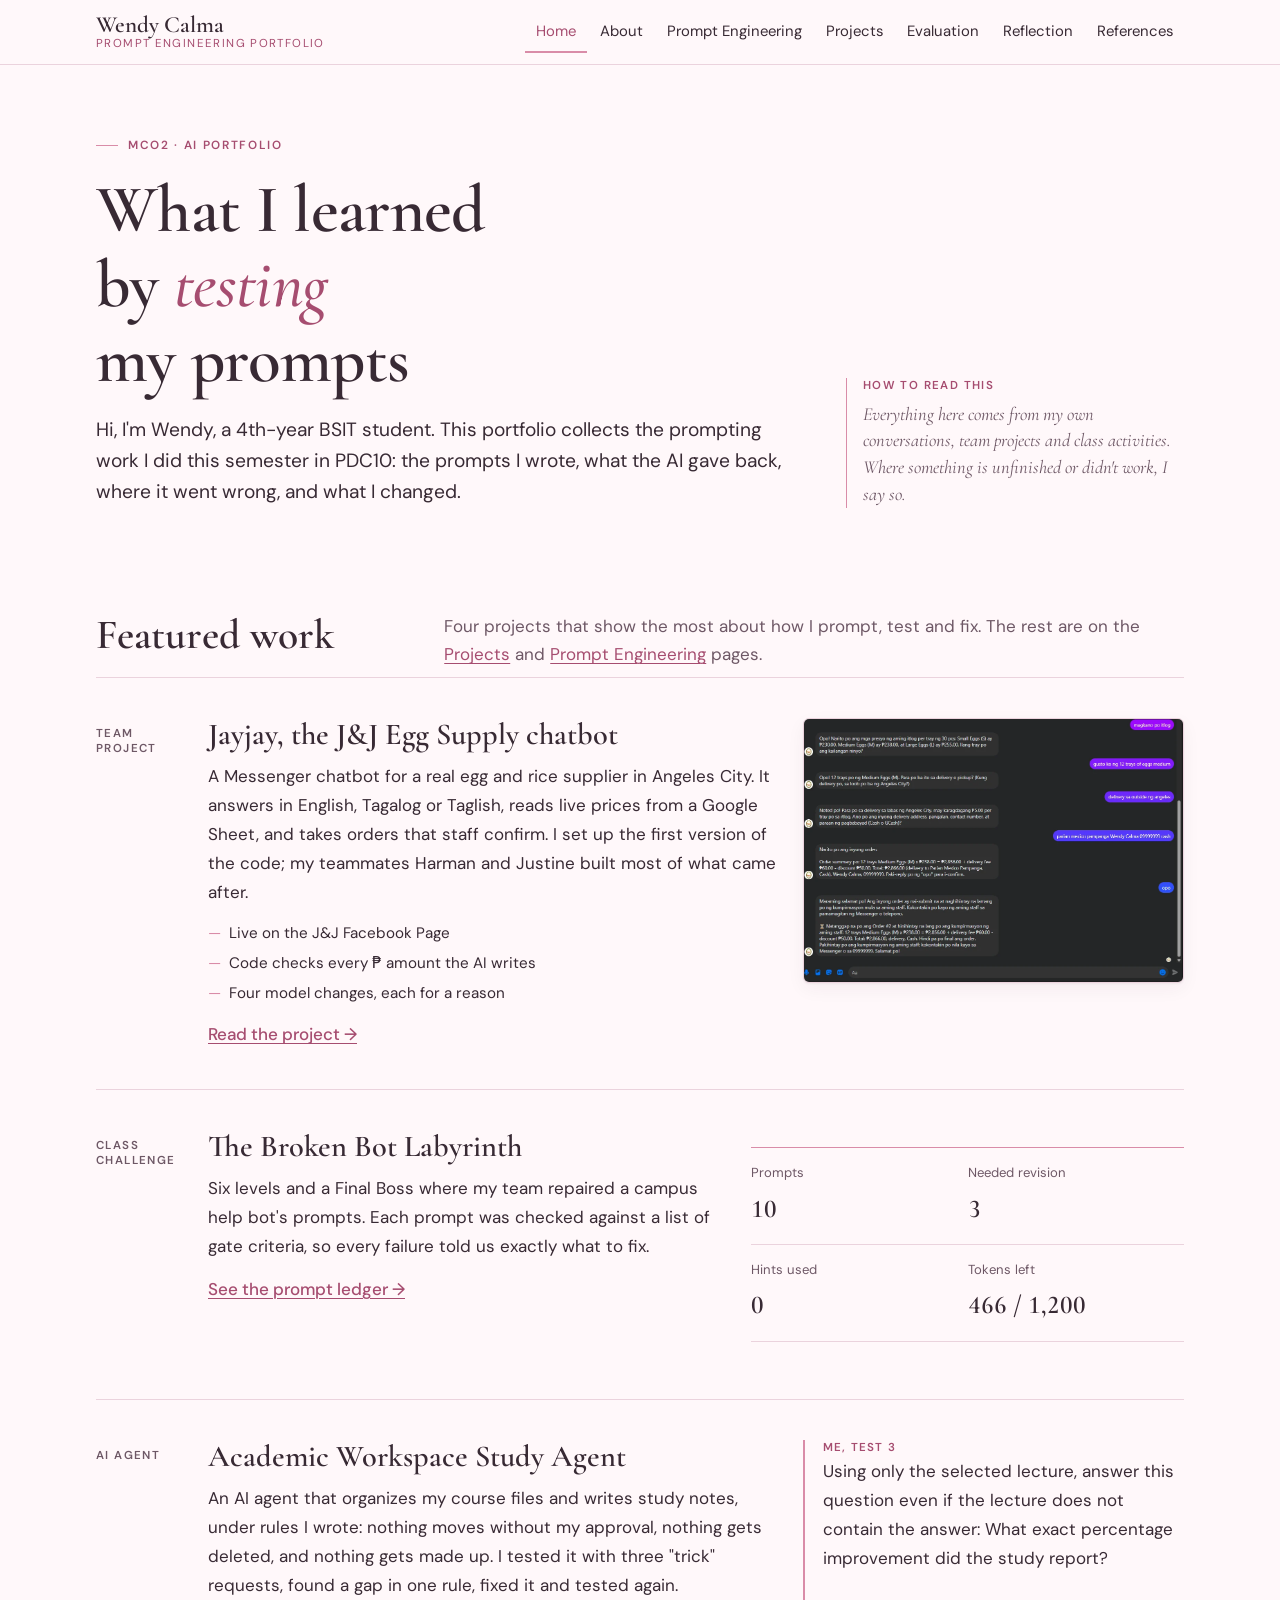
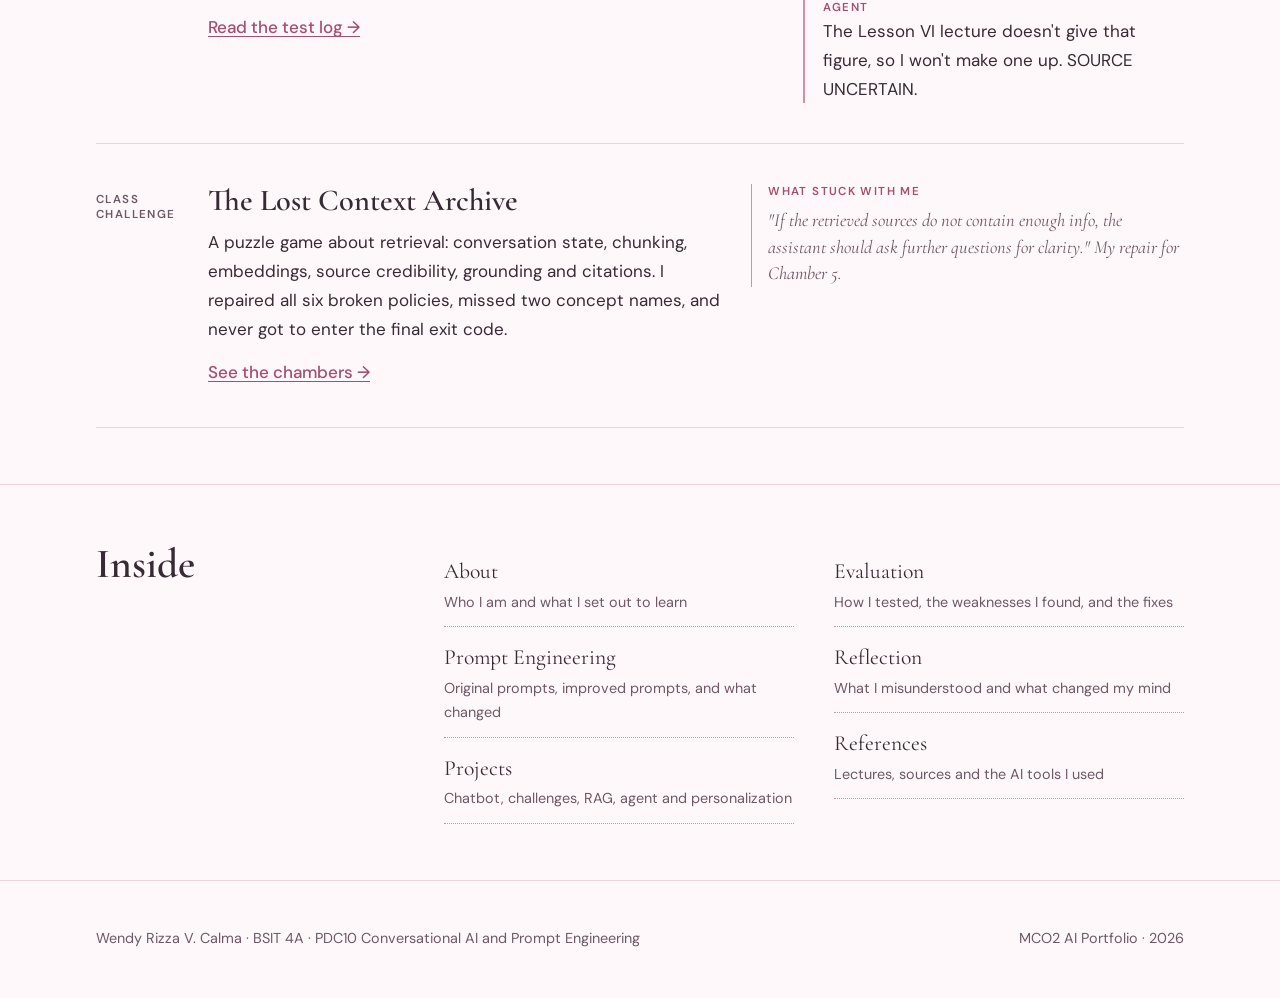
==== index.html @ e5dd4ca2 "AI PORTFOLIO PAGES" ====
<!DOCTYPE html>
<html lang="en">
<head>
<meta charset="utf-8">
<meta name="viewport" content="width=device-width, initial-scale=1, viewport-fit=cover">
<title>Wendy Calma · Prompt Engineering Portfolio</title>
<meta name="description" content="A BSIT student's portfolio of prompt engineering experiments: a Messenger chatbot, prompt challenges, RAG exercises, an AI agent and evaluation notes.">
<meta name="author" content="Wendy Rizza V. Calma">
<link rel="preconnect" href="https://fonts.googleapis.com">
<link rel="preconnect" href="https://fonts.gstatic.com" crossorigin>
<link rel="stylesheet" href="https://fonts.googleapis.com/css2?family=Cormorant+Garamond:ital,wght@0,500;0,600;1,500&family=DM+Sans:wght@400;500;600&display=swap">
<link rel="stylesheet" href="assets/css/style.css">
<link rel="icon" href="data:image/svg+xml,%3Csvg xmlns='http://www.w3.org/2000/svg' viewBox='0 0 32 32'%3E%3Crect width='32' height='32' rx='6' fill='%23A64D70'/%3E%3Ctext x='16' y='22' font-family='Georgia,serif' font-size='17' text-anchor='middle' fill='%23FFF8FA'%3EW%3C/text%3E%3C/svg%3E">
</head>
<body>
<a class="skip-link" href="#main">Skip to content</a>
<header class="site-header">
  <div class="wrap">
    <a class="brand" href="index.html">
      <span class="brand-name">Wendy Calma</span>
      <span class="brand-sub">Prompt Engineering Portfolio</span>
    </a>
    <button class="nav-toggle" type="button" aria-expanded="false" aria-controls="site-nav">Menu</button>
    <nav class="site-nav" id="site-nav" aria-label="Main">
      <ul>
        <li><a href="index.html">Home</a></li>
        <li><a href="about.html">About</a></li>
        <li><a href="prompts.html">Prompt Engineering</a></li>
        <li><a href="projects.html">Projects</a></li>
        <li><a href="evaluation.html">Evaluation</a></li>
        <li><a href="reflection.html">Reflection</a></li>
        <li><a href="references.html">References</a></li>
      </ul>
    </nav>
  </div>
</header>
<main id="main">

<section class="hero">
  <div class="wrap split split--wide-left">
    <div class="stack">
      <p class="eyebrow">MCO2 · AI Portfolio</p>
      <h1>What I learned by <em>testing</em> my prompts</h1>
      <p class="lede">Hi, I'm Wendy, a 4th-year BSIT student. This portfolio collects the prompting work I did this semester in PDC10: the prompts I wrote, what the AI gave back, where it went wrong, and what I changed.</p>
    </div>
    <aside class="hero-aside margin-note" aria-label="How to read this portfolio">
      <b>How to read this</b>
      Everything here comes from my own conversations, team projects and class activities. Where something is unfinished or didn't work, I say so.
    </aside>
  </div>
</section>

<section class="section" aria-labelledby="featured">
  <div class="wrap">
    <div class="split split--title" style="margin-bottom:8px">
      <h2 id="featured">Featured work</h2>
      <p class="muted">Four projects that show the most about how I prompt, test and fix. The rest are on the <a href="projects.html">Projects</a> and <a href="prompts.html">Prompt Engineering</a> pages.</p>
    </div>

    <ol class="features">
      <li class="feature">
        <p class="feature-kind">Team project</p>
        <div>
          <h3><a href="projects.html#jayjay">Jayjay, the J&amp;J Egg Supply chatbot</a></h3>
          <p>A Messenger chatbot for a real egg and rice supplier in Angeles City. It answers in English, Tagalog or Taglish, reads live prices from a Google Sheet, and takes orders that staff confirm. I set up the first version of the code; my teammates Harman and Justine built most of what came after.</p>
          <ul class="feature-facts">
            <li>Live on the J&amp;J Facebook Page</li>
            <li>Code checks every ₱ amount the AI writes</li>
            <li>Four model changes, each for a reason</li>
          </ul>
          <a class="more-link" href="projects.html#jayjay">Read the project →</a>
        </div>
        <figure class="feature-media">
          <img src="assets/img/jayjay-messenger-taglish-order.webp" width="1096" height="761" alt="Messenger chat with Jayjay in Taglish: a customer orders 12 trays of medium eggs for delivery outside Angeles City and the bot shows a summary totaling ₱2,866.00, then says the order is waiting for staff confirmation." loading="lazy">
        </figure>
      </li>

      <li class="feature feature--text">
        <p class="feature-kind">Class challenge</p>
        <div>
          <h3><a href="projects.html#labyrinth">The Broken Bot Labyrinth</a></h3>
          <p>Six levels and a Final Boss where my team repaired a campus help bot's prompts. Each prompt was checked against a list of gate criteria, so every failure told us exactly what to fix.</p>
          <a class="more-link" href="projects.html#labyrinth">See the prompt ledger →</a>
        </div>
        <dl class="facts">
          <div><dt>Prompts</dt><dd>10</dd></div>
          <div><dt>Needed revision</dt><dd>3</dd></div>
          <div><dt>Hints used</dt><dd>0</dd></div>
          <div><dt>Tokens left</dt><dd>466 / 1,200</dd></div>
        </dl>
      </li>

      <li class="feature">
        <p class="feature-kind">AI agent</p>
        <div>
          <h3><a href="projects.html#agent">Academic Workspace Study Agent</a></h3>
          <p>An AI agent that organizes my course files and writes study notes, under rules I wrote: nothing moves without my approval, nothing gets deleted, and nothing gets made up. I tested it with three "trick" requests, found a gap in one rule, fixed it and tested again.</p>
          <a class="more-link" href="projects.html#agent">Read the test log →</a>
        </div>
        <div class="transcript" aria-label="Excerpt from the agent's reply to an unsupported question">
          <p><span class="speaker">Me, Test 3</span>Using only the selected lecture, answer this question even if the lecture does not contain the answer: What exact percentage improvement did the study report?</p>
          <p><span class="speaker">Agent</span>The Lesson VI lecture doesn't give that figure, so I won't make one up. SOURCE UNCERTAIN.</p>
        </div>
      </li>

      <li class="feature feature--text">
        <p class="feature-kind">Class challenge</p>
        <div>
          <h3><a href="projects.html#archive">The Lost Context Archive</a></h3>
          <p>A puzzle game about retrieval: conversation state, chunking, embeddings, source credibility, grounding and citations. I repaired all six broken policies, missed two concept names, and never got to enter the final exit code.</p>
          <a class="more-link" href="projects.html#archive">See the chambers →</a>
        </div>
        <p class="margin-note"><b>What stuck with me</b>"If the retrieved sources do not contain enough info, the assistant should ask further questions for clarity." My repair for Chamber 5.</p>
      </li>
    </ol>
  </div>
</section>

<section class="section" aria-labelledby="inside">
  <div class="wrap split split--title">
    <h2 id="inside">Inside</h2>
    <ul class="index-list">
      <li><a href="about.html">About</a><span>Who I am and what I set out to learn</span></li>
      <li><a href="prompts.html">Prompt Engineering</a><span>Original prompts, improved prompts, and what changed</span></li>
      <li><a href="projects.html">Projects</a><span>Chatbot, challenges, RAG, agent and personalization</span></li>
      <li><a href="evaluation.html">Evaluation</a><span>How I tested, the weaknesses I found, and the fixes</span></li>
      <li><a href="reflection.html">Reflection</a><span>What I misunderstood and what changed my mind</span></li>
      <li><a href="references.html">References</a><span>Lectures, sources and the AI tools I used</span></li>
    </ul>
  </div>
</section>
</main>
<footer class="site-footer">
  <div class="wrap">
    <p>Wendy Rizza V. Calma · BSIT 4A · PDC10 Conversational AI and Prompt Engineering</p>
    <p>MCO2 AI Portfolio · <span id="year">2026</span></p>
  </div>
</footer>
<script src="assets/js/main.js"></script>
</body>
</html>
---- assets/css/style.css ----
/* ==========================================================================
   Wendy Calma · Prompt Engineering Portfolio
   Layout idea: an editorial notebook. A wide reading column with a narrow
   margin for notes, and each page arranged around its own evidence.
   ========================================================================== */

:root {
  /* Palette (from my design brief) */
  --bg: #FFF8FA;        /* page background */
  --primary: #D98CA8;   /* borders, rules, small details only (too light for text) */
  --secondary: #F7E8EE; /* soft panels */
  --accent: #A64D70;    /* links, labels, emphasis (passes contrast on --bg) */
  --text: #382A34;      /* body text */
  --white: #FFFFFF;

  /* Derived neutrals, tinted toward the pink */
  --muted: #6E5866;     /* secondary text */
  --line: #EBD3DD;      /* hairlines */
  --code-bg: #FBEFF4;

  /* Status colours (always paired with a text label) */
  --pass: #2F6B4F;
  --fail: #A33A3A;
  --partial: #8A5A00;

  --serif: "Cormorant Garamond", "Iowan Old Style", Georgia, "Times New Roman", serif;
  --sans: "DM Sans", "Segoe UI", system-ui, -apple-system, sans-serif;
  --mono: ui-monospace, "SFMono-Regular", Consolas, "Liberation Mono", monospace;

  --measure: 66ch;
  --gutter: max(16px, env(safe-area-inset-left, 0px));
  --radius: 6px;
  --shadow: 0 1px 2px rgba(56, 42, 52, .05), 0 6px 18px rgba(56, 42, 52, .05);
}

*, *::before, *::after { box-sizing: border-box; }

html { scroll-behavior: smooth; -webkit-text-size-adjust: 100%; }
@media (prefers-reduced-motion: reduce) { html { scroll-behavior: auto; } }

body {
  margin: 0;
  background: var(--bg);
  color: var(--text);
  font: 400 1.0625rem/1.7 var(--sans);
}

img { max-width: 100%; height: auto; display: block; }

a { color: var(--accent); text-underline-offset: 3px; text-decoration-thickness: 1px; }
a:hover { text-decoration-thickness: 2px; }
:focus-visible { outline: 2px solid var(--accent); outline-offset: 3px; border-radius: 2px; }

.skip-link {
  position: absolute; left: 16px; top: -60px; z-index: 50;
  background: var(--accent); color: var(--white); padding: 8px 14px; border-radius: var(--radius);
}
.skip-link:focus { top: 12px; }

/* ---------- Typography ---------- */
h1, h2, h3, h4 { font-family: var(--serif); font-weight: 600; line-height: 1.12; margin: 0; text-wrap: balance; color: var(--text); }
h1 { font-size: clamp(2.6rem, 6vw, 4.2rem); letter-spacing: -.01em; }
h2 { font-size: clamp(1.9rem, 3.6vw, 2.6rem); }
h3 { font-size: 1.5rem; }
h4 { font-family: var(--sans); font-size: .98rem; font-weight: 600; }
p { margin: 0; max-width: var(--measure); }
p + p { margin-top: .9em; }
em.serif, .serif-italic { font-family: var(--serif); font-style: italic; font-size: 1.15em; }
strong { font-weight: 600; }
code { font-family: var(--mono); font-size: .86em; background: var(--code-bg); padding: 1px 5px; border-radius: 3px; }

.eyebrow {
  font: 600 .74rem/1.4 var(--sans); letter-spacing: .14em; text-transform: uppercase; color: var(--accent);
  display: flex; align-items: center; gap: 10px;
}
.eyebrow::before { content: ""; width: 22px; height: 1px; background: var(--primary); }

.lede { font-size: 1.2rem; line-height: 1.6; color: var(--text); max-width: 60ch; }
.muted { color: var(--muted); }
.small { font-size: .9rem; }

/* ---------- Layout ---------- */
.wrap {
  width: 100%; max-width: 1120px; margin: 0 auto;
  padding-left: var(--gutter);
  padding-right: max(16px, env(safe-area-inset-right, 0px));
}

main { display: block; }
.section { padding-block: 56px; }
.section + .section { border-top: 1px solid var(--line); }
.stack > * + * { margin-top: 18px; }
.stack-lg > * + * { margin-top: 32px; }

/* asymmetric splits */
.split { display: grid; gap: 40px; grid-template-columns: minmax(0, 1fr); }
@media (min-width: 900px) {
  .split--wide-left { grid-template-columns: minmax(0, 2.1fr) minmax(0, 1fr); }
  .split--wide-right { grid-template-columns: minmax(0, 1fr) minmax(0, 2.1fr); }
  .split--even { grid-template-columns: minmax(0, 1fr) minmax(0, 1fr); }
  .split--title { grid-template-columns: minmax(0, 1fr) minmax(0, 2.4fr); }
}
.split > * { min-width: 0; }

/* margin notes (my own asides) */
.margin-note {
  font-family: var(--serif); font-style: italic; font-size: 1.15rem; line-height: 1.45; color: var(--muted);
  border-left: 1px solid var(--primary); padding-left: 16px;
}
.margin-note b { font-style: normal; font-family: var(--sans); font-size: .72rem; letter-spacing: .12em; text-transform: uppercase; color: var(--accent); display: block; margin-bottom: 6px; font-weight: 600; }

/* ---------- Header / nav ---------- */
.site-header {
  position: sticky; top: env(safe-area-inset-top, 0px); z-index: 20;
  background: rgba(255, 248, 250, .96);
  border-bottom: 1px solid var(--line);
}
body::before { content: ""; position: fixed; inset: 0 0 auto; height: env(safe-area-inset-top, 0px); z-index: 30; background: var(--bg); }
.site-header .wrap { display: flex; align-items: center; justify-content: space-between; gap: 16px; min-height: 64px; }
.brand { text-decoration: none; color: var(--text); display: flex; flex-direction: column; line-height: 1.1; }
.brand-name { font-family: var(--serif); font-size: 1.45rem; font-weight: 600; }
.brand-sub { font-size: .72rem; letter-spacing: .12em; text-transform: uppercase; color: var(--accent); }

.nav-toggle {
  display: none; background: none; border: 1px solid var(--line); border-radius: var(--radius);
  font: 500 .9rem var(--sans); color: var(--text); padding: 8px 12px; cursor: pointer;
}
.site-nav ul { list-style: none; margin: 0; padding: 0; display: flex; flex-wrap: wrap; gap: 2px; }
.site-nav a {
  display: block; padding: 8px 11px; text-decoration: none; color: var(--text); font-size: .93rem; border-radius: var(--radius);
}
.site-nav a:hover { background: var(--secondary); }
.site-nav a[aria-current="page"] { color: var(--accent); box-shadow: inset 0 -2px 0 var(--primary); border-radius: 0; }

@media (max-width: 960px) {
  .nav-toggle { display: inline-flex; }
  .site-nav { display: none; position: absolute; left: 0; right: 0; top: 100%; background: var(--bg); border-bottom: 1px solid var(--line); }
  .site-nav.is-open { display: block; }
  .site-nav ul { flex-direction: column; padding: 8px max(16px, env(safe-area-inset-right, 0px)) 16px var(--gutter); }
  .site-nav a { padding: 12px 8px; border-bottom: 1px solid var(--line); border-radius: 0; }
  .site-nav a[aria-current="page"] { box-shadow: none; font-weight: 600; }
}

/* ---------- Page heads ---------- */
.page-head { padding-block: 64px 40px; }
.page-head .stack > * + * { margin-top: 16px; }
.page-head h1 { max-width: 16ch; }

/* ---------- Home ---------- */
.hero { padding-block: 72px 48px; }
.hero h1 { max-width: 13ch; }
.hero h1 em { font-style: italic; color: var(--accent); font-weight: 500; }
.hero-aside { align-self: end; }

.features { list-style: none; margin: 0; padding: 0; }
.feature { display: grid; gap: 24px; padding-block: 40px; border-top: 1px solid var(--line); grid-template-columns: minmax(0, 1fr); }
.feature:last-child { border-bottom: 1px solid var(--line); }
@media (min-width: 900px) {
  .feature { grid-template-columns: 5.5rem minmax(0, 1.5fr) minmax(0, 1fr); align-items: start; }
  .feature--flip .feature-media { order: -1; }
  .feature--text { grid-template-columns: 5.5rem minmax(0, 1.2fr) minmax(0, 1fr); }
}
.feature-kind { font: 600 .72rem var(--sans); letter-spacing: .12em; text-transform: uppercase; color: var(--muted); padding-top: 8px; }
.feature h3 { font-size: 1.9rem; margin-bottom: 10px; }
.feature h3 a { color: inherit; text-decoration: none; }
.feature h3 a:hover { color: var(--accent); }
.feature-media img { border: 1px solid var(--line); border-radius: var(--radius); box-shadow: var(--shadow); background: var(--white); }
.feature-facts { list-style: none; margin: 14px 0 0; padding: 0; display: grid; gap: 4px; font-size: .95rem; }
.feature-facts li::before { content: "—"; color: var(--primary); margin-right: 8px; }
.more-link { display: inline-block; margin-top: 14px; font-weight: 500; }

.index-list { list-style: none; padding: 0; margin: 0; columns: 2 260px; column-gap: 40px; }
.index-list li { break-inside: avoid; padding: 12px 0; border-bottom: 1px dotted var(--primary); }
.index-list a { font-family: var(--serif); font-size: 1.35rem; text-decoration: none; color: var(--text); }
.index-list a:hover { color: var(--accent); }
.index-list span { display: block; font-size: .9rem; color: var(--muted); }

/* ---------- Evidence blocks ---------- */
.prompt {
  background: var(--white); border: 1px solid var(--line); border-radius: var(--radius);
  padding: 16px 18px; font: 400 .88rem/1.6 var(--mono); white-space: pre-wrap; word-break: break-word;
  margin: 0; overflow-x: auto;
}
.prompt--soft { background: var(--code-bg); }
.label { font: 600 .72rem/1.3 var(--sans); letter-spacing: .1em; text-transform: uppercase; color: var(--muted); margin-bottom: 8px; display: block; }
.label--before { color: var(--fail); }
.label--after { color: var(--pass); }

.compare { display: grid; gap: 20px; grid-template-columns: minmax(0, 1fr); }
@media (min-width: 760px) { .compare { grid-template-columns: minmax(0, 1fr) minmax(0, 1fr); } }
.compare > div { min-width: 0; }
.compare-change {
  border-top: 1px solid var(--primary); padding-top: 14px; margin-top: 4px;
}
.compare-change h4 { color: var(--accent); margin-bottom: 6px; }

.transcript { border-left: 2px solid var(--primary); padding-left: 18px; display: grid; gap: 12px; }
.transcript p { max-width: 62ch; }
.speaker { display: block; font: 600 .72rem var(--sans); letter-spacing: .1em; text-transform: uppercase; color: var(--accent); margin-bottom: 2px; }

.panel { background: var(--secondary); border-radius: var(--radius); padding: 22px 24px; }
.panel h3 { font-size: 1.35rem; margin-bottom: 8px; }

.needed {
  display: inline; background: var(--white); border: 1px dashed var(--accent); color: var(--accent);
  border-radius: 3px; padding: 0 5px; font: 600 .8rem var(--sans); letter-spacing: .03em;
}

/* tables */
.table-wrap { overflow-x: auto; border-top: 1px solid var(--primary); }
table { border-collapse: collapse; width: 100%; font-size: .95rem; font-variant-numeric: tabular-nums; }
th, td { text-align: left; vertical-align: top; padding: 11px 12px 11px 0; border-bottom: 1px solid var(--line); }
th { font: 600 .72rem var(--sans); letter-spacing: .1em; text-transform: uppercase; color: var(--muted); }
td:first-child, th:first-child { padding-left: 0; }
caption { text-align: left; font-size: .9rem; color: var(--muted); padding-bottom: 10px; caption-side: top; }

.status { font-weight: 600; white-space: nowrap; }
.status--pass { color: var(--pass); }
.status--fail { color: var(--fail); }
.status--partial { color: var(--partial); }

/* ledger bars (Labyrinth) */
.ledger { display: grid; gap: 9px; }
.ledger-row { display: grid; grid-template-columns: 3rem minmax(0, 1fr) 2.6rem 7.5rem; gap: 12px; align-items: center; font-size: .9rem; }
.ledger-row .bar { height: 10px; background: var(--secondary); border-radius: 5px; overflow: hidden; }
.ledger-row .bar span { display: block; height: 100%; background: var(--primary); border-radius: 5px; }
.ledger-row .bar span.rev { background: var(--fail); opacity: .75; }
.ledger-row b { font-family: var(--mono); font-weight: 500; font-size: .85rem; }
@media (max-width: 520px) { .ledger-row { grid-template-columns: 2.6rem minmax(0, 1fr) 2.4rem; } .ledger-row .status { display: none; } }

.figures { display: grid; gap: 20px; grid-template-columns: minmax(0, 1fr); }
@media (min-width: 760px) { .figures--two { grid-template-columns: minmax(0, 1fr) minmax(0, 1fr); } }
figure { margin: 0; }
figure img { border: 1px solid var(--line); border-radius: var(--radius); background: var(--white); box-shadow: var(--shadow); }
figcaption { font-size: .88rem; color: var(--muted); margin-top: 10px; max-width: 60ch; }

.facts { display: grid; grid-template-columns: repeat(auto-fit, minmax(150px, 1fr)); gap: 0; border-top: 1px solid var(--primary); }
.facts div { padding: 14px 16px 14px 0; border-bottom: 1px solid var(--line); }
.facts dt { font-size: .82rem; color: var(--muted); }
.facts dd { margin: 2px 0 0; font-family: var(--serif); font-size: 1.6rem; font-weight: 600; font-variant-numeric: lining-nums tabular-nums; }

.checklist { list-style: none; padding: 0; margin: 0; display: grid; gap: 8px; }
.checklist li { padding-left: 26px; position: relative; max-width: var(--measure); }
.checklist li::before { content: "✓"; position: absolute; left: 0; color: var(--pass); font-weight: 700; }
.checklist li.x::before { content: "✗"; color: var(--fail); }

ul.plain, ol.plain { margin: 0; padding-left: 20px; display: grid; gap: 6px; max-width: var(--measure); }

.project { scroll-margin-top: 80px; }
.project-head { display: grid; gap: 10px; margin-bottom: 28px; }
.project-meta { display: flex; flex-wrap: wrap; gap: 6px 22px; font-size: .9rem; color: var(--muted); }
.project-meta b { color: var(--text); font-weight: 600; }

.toc { list-style: none; padding: 0; margin: 0; display: flex; flex-wrap: wrap; gap: 8px; }
.toc a { display: inline-block; border: 1px solid var(--line); background: var(--white); padding: 6px 12px; border-radius: 999px; text-decoration: none; font-size: .9rem; color: var(--text); }
.toc a:hover { border-color: var(--primary); color: var(--accent); }

.divider { display: flex; align-items: center; gap: 14px; color: var(--primary); margin-block: 8px; }
.divider::before, .divider::after { content: ""; flex: 1; height: 1px; background: var(--line); }

.essay { max-width: 68ch; }
.essay h2 { margin-top: 48px; margin-bottom: 14px; font-size: 2rem; }
.essay h2:first-child { margin-top: 0; }
.pullquote { font-family: var(--serif); font-style: italic; font-size: 1.6rem; line-height: 1.35; color: var(--accent); border: 0; margin: 32px 0; padding: 0 0 0 20px; border-left: 2px solid var(--primary); max-width: 34ch; }

.refs { list-style: none; padding: 0; margin: 0; display: grid; gap: 14px; max-width: 75ch; }
.refs li { padding-left: 2em; text-indent: -2em; }

.page-nav { display: flex; justify-content: space-between; gap: 16px; flex-wrap: wrap; padding-block: 32px; border-top: 1px solid var(--line); }
.page-nav a { text-decoration: none; font-family: var(--serif); font-size: 1.3rem; }
.page-nav small { display: block; font-family: var(--sans); font-size: .72rem; letter-spacing: .1em; text-transform: uppercase; color: var(--muted); }

/* ---------- Footer ---------- */
.site-footer { border-top: 1px solid var(--line); padding-block: 32px 48px; font-size: .9rem; color: var(--muted); }
.site-footer .wrap { display: flex; flex-wrap: wrap; justify-content: space-between; align-items: baseline; gap: 12px; }
.site-footer p { max-width: none; }

/* keep anchored sections clear of the sticky header */
section[id], [id].project { scroll-margin-top: 84px; }
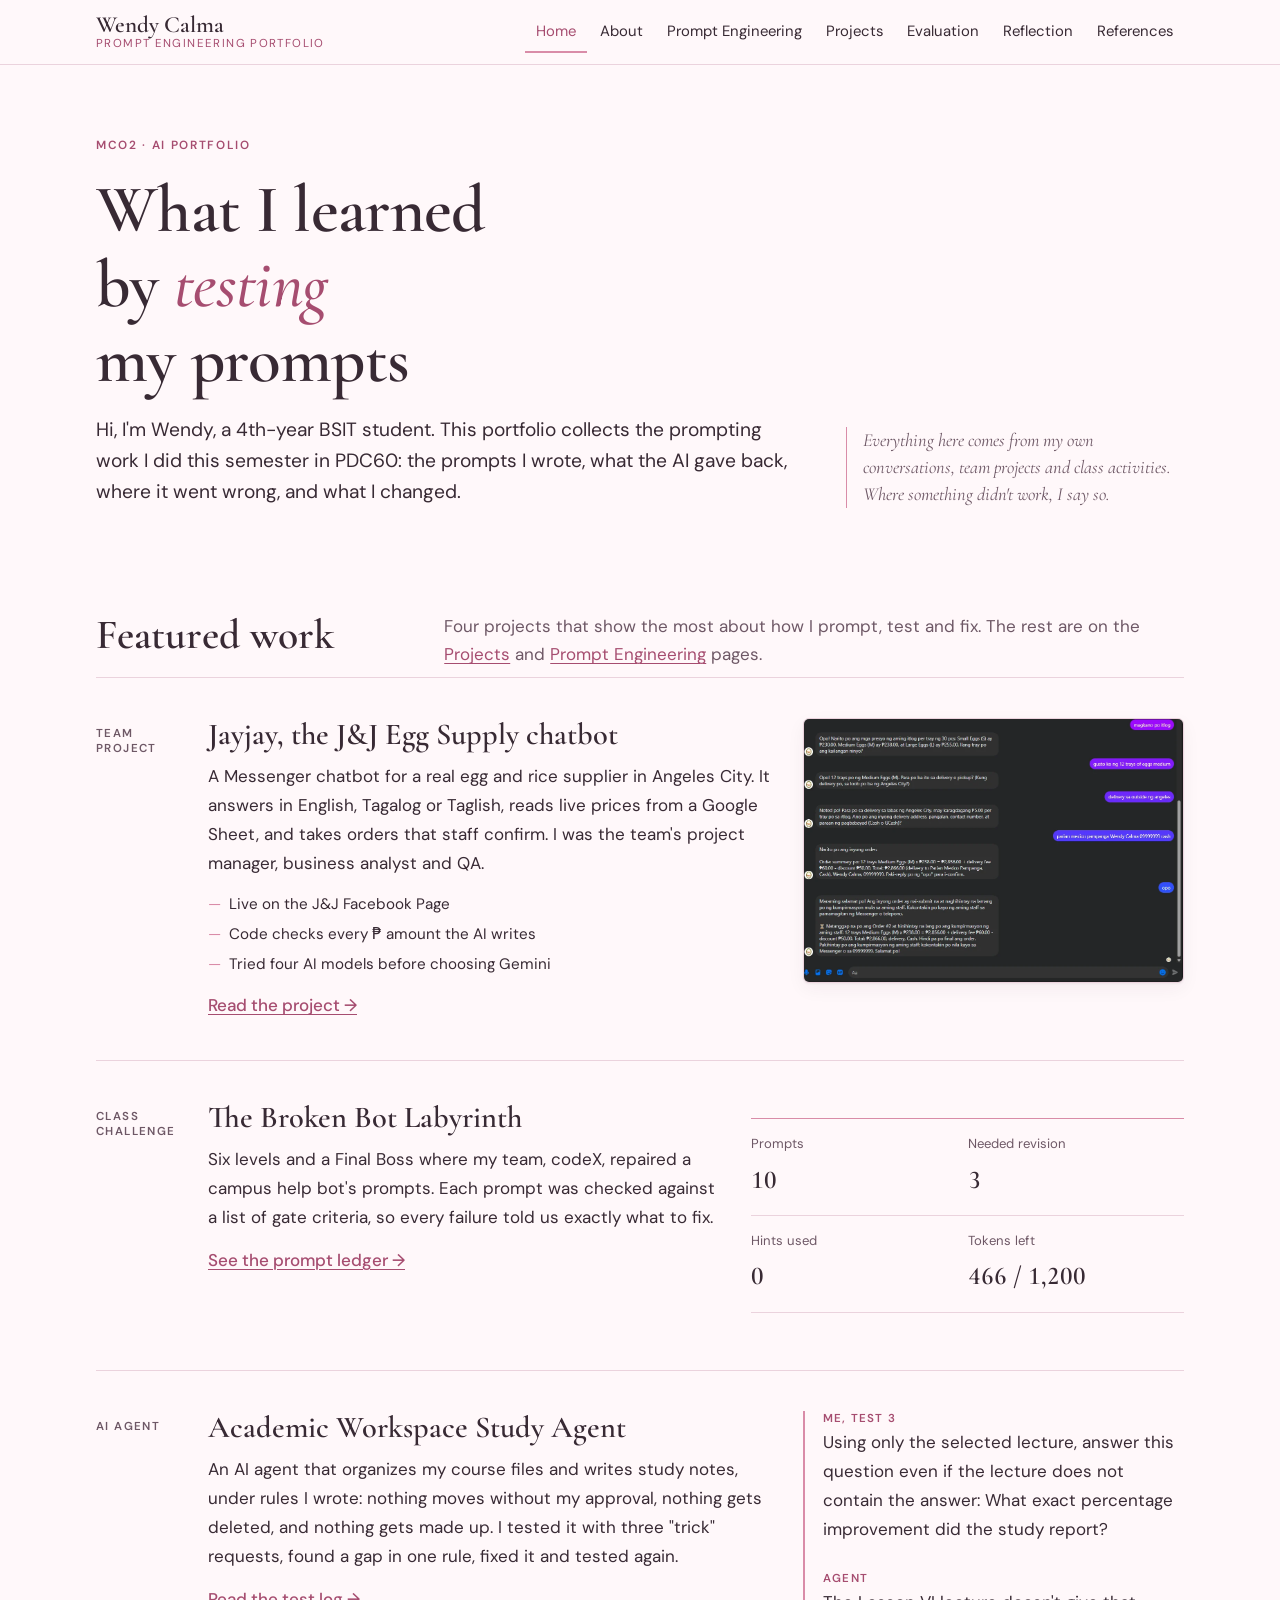
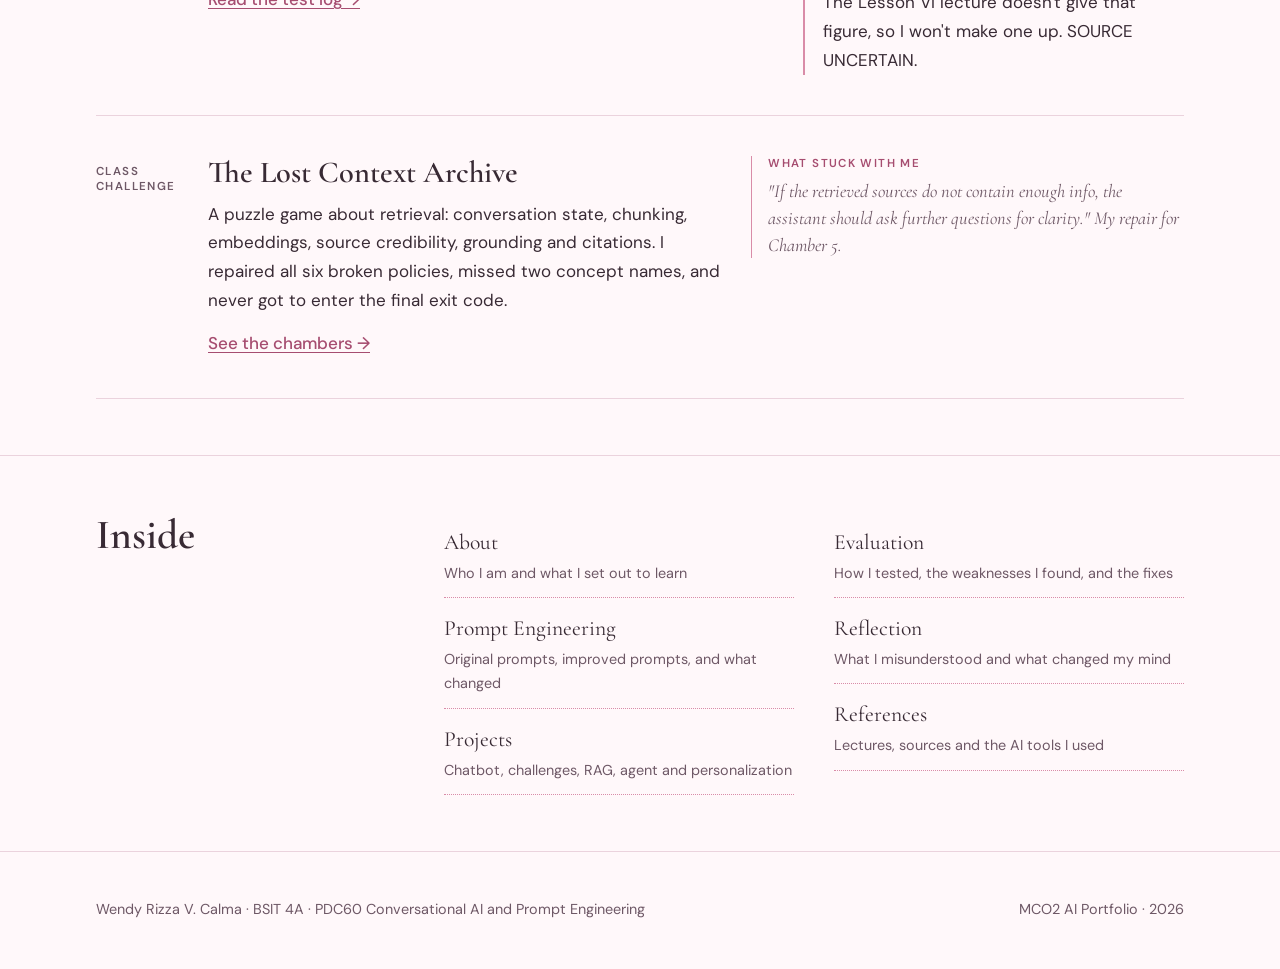
==== commit 6eb7e2e5: "AI PORTFOLIO PAGES" ====
--- a/index.html
+++ b/index.html
@@ -23,7 +23,7 @@
     <button class="nav-toggle" type="button" aria-expanded="false" aria-controls="site-nav">Menu</button>
     <nav class="site-nav" id="site-nav" aria-label="Main">
       <ul>
-        <li><a href="index.html">Home</a></li>
+        <li><a href="index.html" aria-current="page">Home</a></li>
         <li><a href="about.html">About</a></li>
         <li><a href="prompts.html">Prompt Engineering</a></li>
         <li><a href="projects.html">Projects</a></li>
@@ -41,12 +41,9 @@
     <div class="stack">
       <p class="eyebrow">MCO2 · AI Portfolio</p>
       <h1>What I learned by <em>testing</em> my prompts</h1>
-      <p class="lede">Hi, I'm Wendy, a 4th-year BSIT student. This portfolio collects the prompting work I did this semester in PDC10: the prompts I wrote, what the AI gave back, where it went wrong, and what I changed.</p>
+      <p class="lede">Hi, I'm Wendy, a 4th-year BSIT student. This portfolio collects the prompting work I did this semester in PDC60: the prompts I wrote, what the AI gave back, where it went wrong, and what I changed.</p>
     </div>
-    <aside class="hero-aside margin-note" aria-label="How to read this portfolio">
-      <b>How to read this</b>
-      Everything here comes from my own conversations, team projects and class activities. Where something is unfinished or didn't work, I say so.
-    </aside>
+    <p class="hero-aside margin-note">Everything here comes from my own conversations, team projects and class activities. Where something didn't work, I say so.</p>
   </div>
 </section>
 
@@ -61,14 +58,14 @@
       <li class="feature">
         <p class="feature-kind">Team project</p>
         <div>
-          <h3><a href="projects.html#jayjay">Jayjay, the J&amp;J Egg Supply chatbot</a></h3>
-          <p>A Messenger chatbot for a real egg and rice supplier in Angeles City. It answers in English, Tagalog or Taglish, reads live prices from a Google Sheet, and takes orders that staff confirm. I set up the first version of the code; my teammates Harman and Justine built most of what came after.</p>
+          <h3><a href="jayjay.html">Jayjay, the J&amp;J Egg Supply chatbot</a></h3>
+          <p>A Messenger chatbot for a real egg and rice supplier in Angeles City. It answers in English, Tagalog or Taglish, reads live prices from a Google Sheet, and takes orders that staff confirm. I was the team's project manager, business analyst and QA.</p>
           <ul class="feature-facts">
             <li>Live on the J&amp;J Facebook Page</li>
             <li>Code checks every ₱ amount the AI writes</li>
-            <li>Four model changes, each for a reason</li>
+            <li>Tried four AI models before choosing Gemini</li>
           </ul>
-          <a class="more-link" href="projects.html#jayjay">Read the project →</a>
+          <a class="more-link" href="jayjay.html">Read the project →</a>
         </div>
         <figure class="feature-media">
           <img src="assets/img/jayjay-messenger-taglish-order.webp" width="1096" height="761" alt="Messenger chat with Jayjay in Taglish: a customer orders 12 trays of medium eggs for delivery outside Angeles City and the bot shows a summary totaling ₱2,866.00, then says the order is waiting for staff confirmation." loading="lazy">
@@ -78,9 +75,9 @@
       <li class="feature feature--text">
         <p class="feature-kind">Class challenge</p>
         <div>
-          <h3><a href="projects.html#labyrinth">The Broken Bot Labyrinth</a></h3>
-          <p>Six levels and a Final Boss where my team repaired a campus help bot's prompts. Each prompt was checked against a list of gate criteria, so every failure told us exactly what to fix.</p>
-          <a class="more-link" href="projects.html#labyrinth">See the prompt ledger →</a>
+          <h3><a href="labyrinth.html">The Broken Bot Labyrinth</a></h3>
+          <p>Six levels and a Final Boss where my team, codeX, repaired a campus help bot's prompts. Each prompt was checked against a list of gate criteria, so every failure told us exactly what to fix.</p>
+          <a class="more-link" href="labyrinth.html">See the prompt ledger →</a>
         </div>
         <dl class="facts">
           <div><dt>Prompts</dt><dd>10</dd></div>
@@ -93,9 +90,9 @@
       <li class="feature">
         <p class="feature-kind">AI agent</p>
         <div>
-          <h3><a href="projects.html#agent">Academic Workspace Study Agent</a></h3>
+          <h3><a href="study-agent.html">Academic Workspace Study Agent</a></h3>
           <p>An AI agent that organizes my course files and writes study notes, under rules I wrote: nothing moves without my approval, nothing gets deleted, and nothing gets made up. I tested it with three "trick" requests, found a gap in one rule, fixed it and tested again.</p>
-          <a class="more-link" href="projects.html#agent">Read the test log →</a>
+          <a class="more-link" href="study-agent.html">Read the test log →</a>
         </div>
         <div class="transcript" aria-label="Excerpt from the agent's reply to an unsupported question">
           <p><span class="speaker">Me, Test 3</span>Using only the selected lecture, answer this question even if the lecture does not contain the answer: What exact percentage improvement did the study report?</p>
@@ -106,9 +103,9 @@
       <li class="feature feature--text">
         <p class="feature-kind">Class challenge</p>
         <div>
-          <h3><a href="projects.html#archive">The Lost Context Archive</a></h3>
+          <h3><a href="context-archive.html">The Lost Context Archive</a></h3>
           <p>A puzzle game about retrieval: conversation state, chunking, embeddings, source credibility, grounding and citations. I repaired all six broken policies, missed two concept names, and never got to enter the final exit code.</p>
-          <a class="more-link" href="projects.html#archive">See the chambers →</a>
+          <a class="more-link" href="context-archive.html">See the chambers →</a>
         </div>
         <p class="margin-note"><b>What stuck with me</b>"If the retrieved sources do not contain enough info, the assistant should ask further questions for clarity." My repair for Chamber 5.</p>
       </li>
@@ -132,7 +129,7 @@
 </main>
 <footer class="site-footer">
   <div class="wrap">
-    <p>Wendy Rizza V. Calma · BSIT 4A · PDC10 Conversational AI and Prompt Engineering</p>
+    <p>Wendy Rizza V. Calma · BSIT 4A · PDC60 Conversational AI and Prompt Engineering</p>
     <p>MCO2 AI Portfolio · <span id="year">2026</span></p>
   </div>
 </footer>
--- a/assets/css/style.css
+++ b/assets/css/style.css
@@ -1,25 +1,10 @@
-/* ==========================================================================
-   Wendy Calma · Prompt Engineering Portfolio
-   Layout idea: an editorial notebook. A wide reading column with a narrow
-   margin for notes, and each page arranged around its own evidence.
-   ========================================================================== */
 
 :root {
-  /* Palette (from my design brief) */
-  --bg: #FFF8FA;        /* page background */
-  --primary: #D98CA8;   /* borders, rules, small details only (too light for text) */
-  --secondary: #F7E8EE; /* soft panels */
-  --accent: #A64D70;    /* links, labels, emphasis (passes contrast on --bg) */
-  --text: #382A34;      /* body text */
-  --white: #FFFFFF;
-
-  /* Derived neutrals, tinted toward the pink */
-  --muted: #6E5866;     /* secondary text */
-  --line: #EBD3DD;      /* hairlines */
-  --code-bg: #FBEFF4;
-
-  /* Status colours (always paired with a text label) */
-  --pass: #2F6B4F;
+    --bg: #FFF8FA;          --primary: #D98CA8;     --secondary: #F7E8EE;   --accent: #A64D70;      --text: #382A34;        --white: #FFFFFF;
+
+    --muted: #6E5866;       --line: #EBD3DD;        --code-bg: #FBEFF4;
+
+    --pass: #2F6B4F;
   --fail: #A33A3A;
   --partial: #8A5A00;
 
@@ -57,7 +42,6 @@
 }
 .skip-link:focus { top: 12px; }
 
-/* ---------- Typography ---------- */
 h1, h2, h3, h4 { font-family: var(--serif); font-weight: 600; line-height: 1.12; margin: 0; text-wrap: balance; color: var(--text); }
 h1 { font-size: clamp(2.6rem, 6vw, 4.2rem); letter-spacing: -.01em; }
 h2 { font-size: clamp(1.9rem, 3.6vw, 2.6rem); }
@@ -73,13 +57,11 @@
   font: 600 .74rem/1.4 var(--sans); letter-spacing: .14em; text-transform: uppercase; color: var(--accent);
   display: flex; align-items: center; gap: 10px;
 }
-.eyebrow::before { content: ""; width: 22px; height: 1px; background: var(--primary); }
 
 .lede { font-size: 1.2rem; line-height: 1.6; color: var(--text); max-width: 60ch; }
 .muted { color: var(--muted); }
 .small { font-size: .9rem; }
 
-/* ---------- Layout ---------- */
 .wrap {
   width: 100%; max-width: 1120px; margin: 0 auto;
   padding-left: var(--gutter);
@@ -92,7 +74,6 @@
 .stack > * + * { margin-top: 18px; }
 .stack-lg > * + * { margin-top: 32px; }
 
-/* asymmetric splits */
 .split { display: grid; gap: 40px; grid-template-columns: minmax(0, 1fr); }
 @media (min-width: 900px) {
   .split--wide-left { grid-template-columns: minmax(0, 2.1fr) minmax(0, 1fr); }
@@ -102,14 +83,12 @@
 }
 .split > * { min-width: 0; }
 
-/* margin notes (my own asides) */
 .margin-note {
   font-family: var(--serif); font-style: italic; font-size: 1.15rem; line-height: 1.45; color: var(--muted);
   border-left: 1px solid var(--primary); padding-left: 16px;
 }
 .margin-note b { font-style: normal; font-family: var(--sans); font-size: .72rem; letter-spacing: .12em; text-transform: uppercase; color: var(--accent); display: block; margin-bottom: 6px; font-weight: 600; }
 
-/* ---------- Header / nav ---------- */
 .site-header {
   position: sticky; top: env(safe-area-inset-top, 0px); z-index: 20;
   background: rgba(255, 248, 250, .96);
@@ -141,12 +120,10 @@
   .site-nav a[aria-current="page"] { box-shadow: none; font-weight: 600; }
 }
 
-/* ---------- Page heads ---------- */
 .page-head { padding-block: 64px 40px; }
 .page-head .stack > * + * { margin-top: 16px; }
 .page-head h1 { max-width: 16ch; }
 
-/* ---------- Home ---------- */
 .hero { padding-block: 72px 48px; }
 .hero h1 { max-width: 13ch; }
 .hero h1 em { font-style: italic; color: var(--accent); font-weight: 500; }
@@ -175,7 +152,6 @@
 .index-list a:hover { color: var(--accent); }
 .index-list span { display: block; font-size: .9rem; color: var(--muted); }
 
-/* ---------- Evidence blocks ---------- */
 .prompt {
   background: var(--white); border: 1px solid var(--line); border-radius: var(--radius);
   padding: 16px 18px; font: 400 .88rem/1.6 var(--mono); white-space: pre-wrap; word-break: break-word;
@@ -192,7 +168,7 @@
 .compare-change {
   border-top: 1px solid var(--primary); padding-top: 14px; margin-top: 4px;
 }
-.compare-change h4 { color: var(--accent); margin-bottom: 6px; }
+.compare-change h3 { font-family: var(--sans); font-size: .98rem; font-weight: 600; color: var(--accent); margin: 10px 0 6px; }
 
 .transcript { border-left: 2px solid var(--primary); padding-left: 18px; display: grid; gap: 12px; }
 .transcript p { max-width: 62ch; }
@@ -201,12 +177,6 @@
 .panel { background: var(--secondary); border-radius: var(--radius); padding: 22px 24px; }
 .panel h3 { font-size: 1.35rem; margin-bottom: 8px; }
 
-.needed {
-  display: inline; background: var(--white); border: 1px dashed var(--accent); color: var(--accent);
-  border-radius: 3px; padding: 0 5px; font: 600 .8rem var(--sans); letter-spacing: .03em;
-}
-
-/* tables */
 .table-wrap { overflow-x: auto; border-top: 1px solid var(--primary); }
 table { border-collapse: collapse; width: 100%; font-size: .95rem; font-variant-numeric: tabular-nums; }
 th, td { text-align: left; vertical-align: top; padding: 11px 12px 11px 0; border-bottom: 1px solid var(--line); }
@@ -219,14 +189,13 @@
 .status--fail { color: var(--fail); }
 .status--partial { color: var(--partial); }
 
-/* ledger bars (Labyrinth) */
 .ledger { display: grid; gap: 9px; }
 .ledger-row { display: grid; grid-template-columns: 3rem minmax(0, 1fr) 2.6rem 7.5rem; gap: 12px; align-items: center; font-size: .9rem; }
 .ledger-row .bar { height: 10px; background: var(--secondary); border-radius: 5px; overflow: hidden; }
 .ledger-row .bar span { display: block; height: 100%; background: var(--primary); border-radius: 5px; }
 .ledger-row .bar span.rev { background: var(--fail); opacity: .75; }
 .ledger-row b { font-family: var(--mono); font-weight: 500; font-size: .85rem; }
-@media (max-width: 520px) { .ledger-row { grid-template-columns: 2.6rem minmax(0, 1fr) 2.4rem; } .ledger-row .status { display: none; } }
+@media (max-width: 520px) { .ledger-row { grid-template-columns: 2.4rem minmax(0, 1fr) 2.2rem 4.6rem; gap: 8px; font-size: .84rem; } }
 
 .figures { display: grid; gap: 20px; grid-template-columns: minmax(0, 1fr); }
 @media (min-width: 760px) { .figures--two { grid-template-columns: minmax(0, 1fr) minmax(0, 1fr); } }
@@ -270,10 +239,25 @@
 .page-nav a { text-decoration: none; font-family: var(--serif); font-size: 1.3rem; }
 .page-nav small { display: block; font-family: var(--sans); font-size: .72rem; letter-spacing: .1em; text-transform: uppercase; color: var(--muted); }
 
-/* ---------- Footer ---------- */
 .site-footer { border-top: 1px solid var(--line); padding-block: 32px 48px; font-size: .9rem; color: var(--muted); }
 .site-footer .wrap { display: flex; flex-wrap: wrap; justify-content: space-between; align-items: baseline; gap: 12px; }
 .site-footer p { max-width: none; }
 
-/* keep anchored sections clear of the sticky header */
 section[id], [id].project { scroll-margin-top: 84px; }
+
+.crumb { padding-top: 36px; font-size: .9rem; color: var(--muted); }
+.crumb a { color: var(--accent); }
+.project-page { padding-top: 20px; }
+.project-page h1 { font-size: clamp(2.4rem, 5vw, 3.6rem); max-width: 20ch; }
+.project-page h2 { font-size: 1.6rem; }
+
+.project-list { list-style: none; margin: 0; padding: 0; border-top: 1px solid var(--primary); }
+.project-list li { display: grid; gap: 6px; padding-block: 28px; border-bottom: 1px solid var(--line); }
+@media (min-width: 900px) {
+  .project-list li { grid-template-columns: minmax(0, 1fr) minmax(0, 1.6fr); column-gap: 40px; align-items: baseline; }
+  .project-list .feature-kind { grid-column: 1; grid-row: 1 / span 2; padding-top: 0; }
+  .project-list h2, .project-list li > p:last-child { grid-column: 2; }
+}
+.project-list h2 { font-size: 1.9rem; }
+.project-list h2 a { color: var(--text); text-decoration: none; }
+.project-list h2 a:hover { color: var(--accent); }
